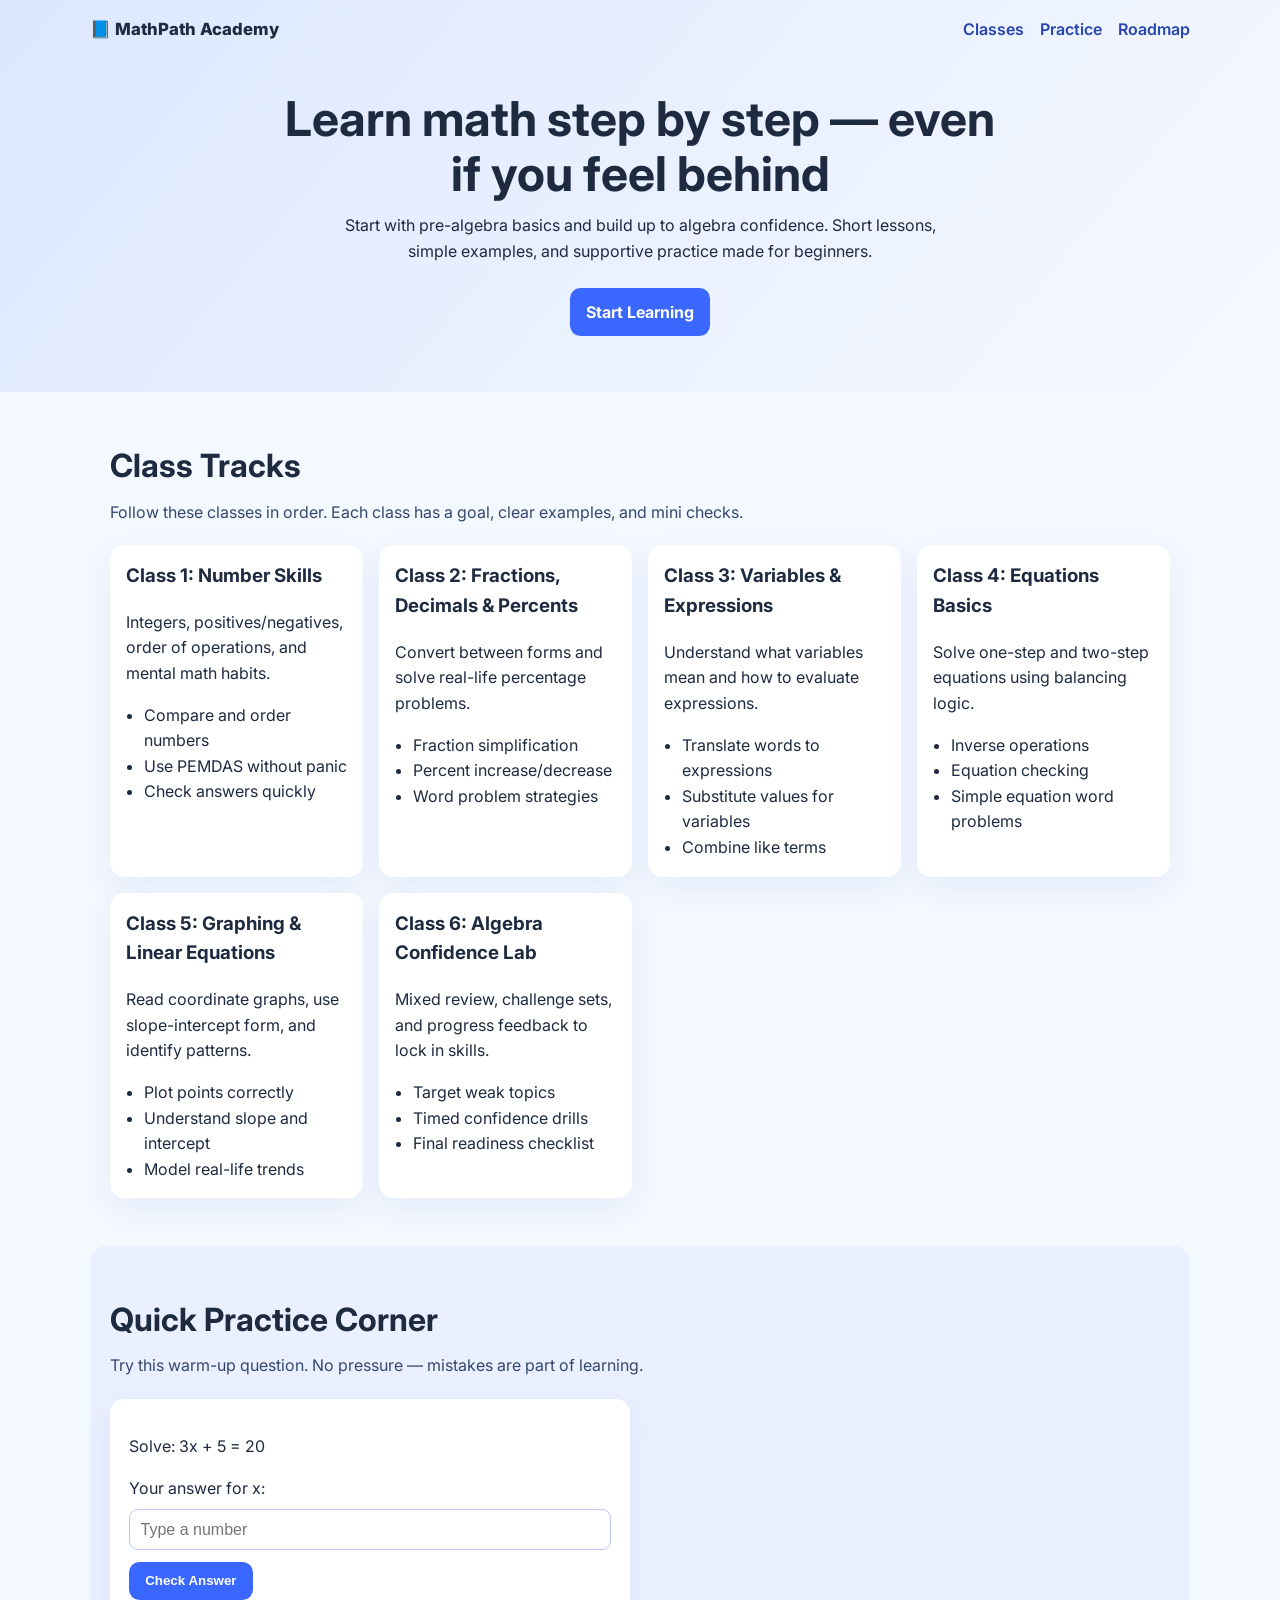
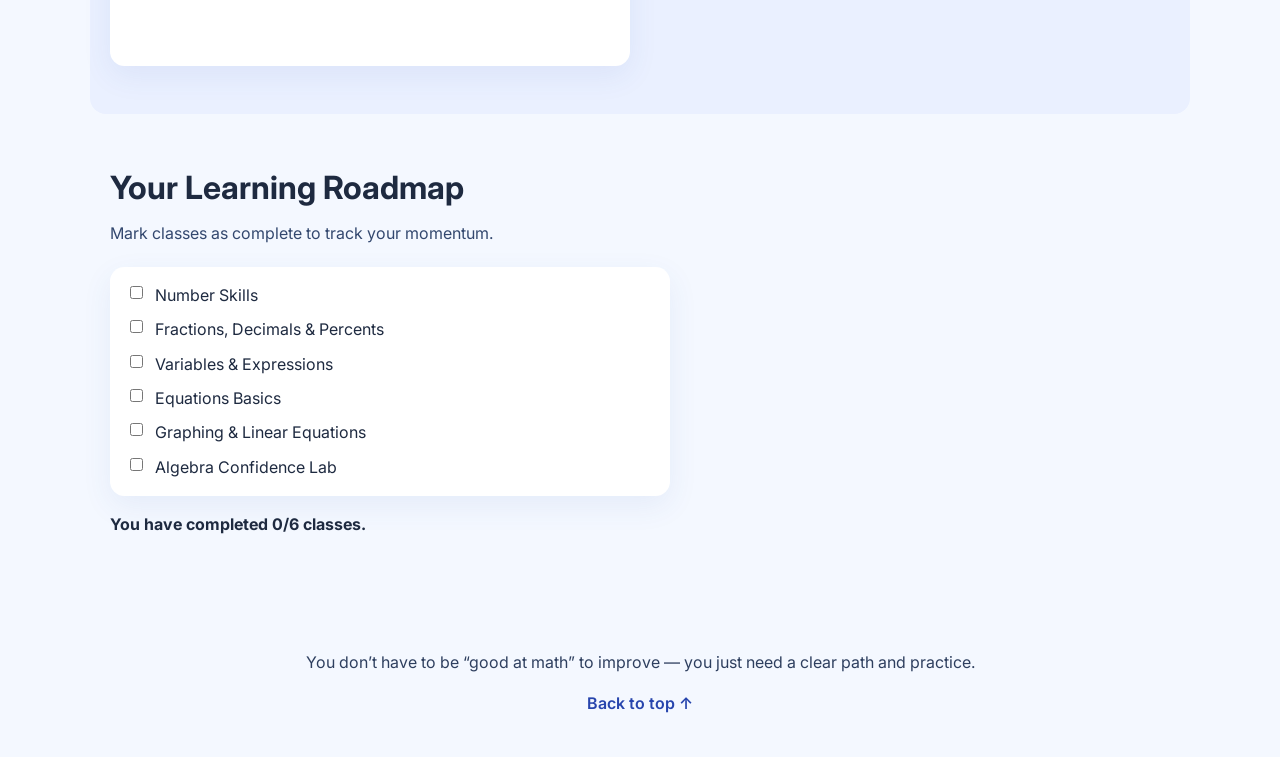
==== index.html @ a02ba466 "Create beginner-friendly pre-algebra to algebra learning website" ====
<!DOCTYPE html>
<html lang="en">
  <head>
    <meta charset="UTF-8" />
    <meta name="viewport" content="width=device-width, initial-scale=1.0" />
    <title>MathPath Academy | Pre-Algebra to Algebra</title>
    <link rel="preconnect" href="https://fonts.googleapis.com" />
    <link rel="preconnect" href="https://fonts.gstatic.com" crossorigin />
    <link
      href="https://fonts.googleapis.com/css2?family=Inter:wght@400;600;700;800&display=swap"
      rel="stylesheet"
    />
    <link rel="stylesheet" href="styles.css" />
  </head>
  <body>
    <header class="hero" id="top">
      <nav class="nav">
        <div class="logo">📘 MathPath Academy</div>
        <div class="nav-links">
          <a href="#classes">Classes</a>
          <a href="#practice">Practice</a>
          <a href="#roadmap">Roadmap</a>
        </div>
      </nav>

      <div class="hero-content">
        <h1>Learn math step by step — even if you feel behind</h1>
        <p>
          Start with pre-algebra basics and build up to algebra confidence.
          Short lessons, simple examples, and supportive practice made for
          beginners.
        </p>
        <a class="btn" href="#classes">Start Learning</a>
      </div>
    </header>

    <main>
      <section class="section" id="classes">
        <h2>Class Tracks</h2>
        <p class="section-subtitle">
          Follow these classes in order. Each class has a goal, clear examples,
          and mini checks.
        </p>
        <div class="card-grid">
          <article class="card">
            <h3>Class 1: Number Skills</h3>
            <p>
              Integers, positives/negatives, order of operations, and mental
              math habits.
            </p>
            <ul>
              <li>Compare and order numbers</li>
              <li>Use PEMDAS without panic</li>
              <li>Check answers quickly</li>
            </ul>
          </article>

          <article class="card">
            <h3>Class 2: Fractions, Decimals & Percents</h3>
            <p>Convert between forms and solve real-life percentage problems.</p>
            <ul>
              <li>Fraction simplification</li>
              <li>Percent increase/decrease</li>
              <li>Word problem strategies</li>
            </ul>
          </article>

          <article class="card">
            <h3>Class 3: Variables & Expressions</h3>
            <p>
              Understand what variables mean and how to evaluate expressions.
            </p>
            <ul>
              <li>Translate words to expressions</li>
              <li>Substitute values for variables</li>
              <li>Combine like terms</li>
            </ul>
          </article>

          <article class="card">
            <h3>Class 4: Equations Basics</h3>
            <p>Solve one-step and two-step equations using balancing logic.</p>
            <ul>
              <li>Inverse operations</li>
              <li>Equation checking</li>
              <li>Simple equation word problems</li>
            </ul>
          </article>

          <article class="card">
            <h3>Class 5: Graphing & Linear Equations</h3>
            <p>
              Read coordinate graphs, use slope-intercept form, and identify
              patterns.
            </p>
            <ul>
              <li>Plot points correctly</li>
              <li>Understand slope and intercept</li>
              <li>Model real-life trends</li>
            </ul>
          </article>

          <article class="card">
            <h3>Class 6: Algebra Confidence Lab</h3>
            <p>
              Mixed review, challenge sets, and progress feedback to lock in
              skills.
            </p>
            <ul>
              <li>Target weak topics</li>
              <li>Timed confidence drills</li>
              <li>Final readiness checklist</li>
            </ul>
          </article>
        </div>
      </section>

      <section class="section muted" id="practice">
        <h2>Quick Practice Corner</h2>
        <p class="section-subtitle">
          Try this warm-up question. No pressure — mistakes are part of learning.
        </p>

        <div class="practice-box">
          <p id="question">Solve: 3x + 5 = 20</p>
          <label for="answer">Your answer for x:</label>
          <input id="answer" type="number" placeholder="Type a number" />
          <button class="btn" id="check-btn">Check Answer</button>
          <p id="feedback" aria-live="polite"></p>
        </div>
      </section>

      <section class="section" id="roadmap">
        <h2>Your Learning Roadmap</h2>
        <p class="section-subtitle">
          Mark classes as complete to track your momentum.
        </p>

        <div class="roadmap">
          <label><input type="checkbox" class="progress" /> Number Skills</label>
          <label
            ><input type="checkbox" class="progress" /> Fractions, Decimals &
            Percents</label
          >
          <label
            ><input type="checkbox" class="progress" /> Variables &
            Expressions</label
          >
          <label
            ><input type="checkbox" class="progress" /> Equations Basics</label
          >
          <label
            ><input type="checkbox" class="progress" /> Graphing & Linear
            Equations</label
          >
          <label
            ><input type="checkbox" class="progress" /> Algebra Confidence
            Lab</label
          >
        </div>

        <p id="progress-text">You have completed 0/6 classes.</p>
      </section>
    </main>

    <footer>
      <p>
        You don’t have to be “good at math” to improve — you just need a clear
        path and practice.
      </p>
      <a href="#top">Back to top ↑</a>
    </footer>

    <script src="script.js"></script>
  </body>
</html>
---- styles.css ----
:root {
  --bg: #f4f8ff;
  --card: #ffffff;
  --ink: #1e2a40;
  --accent: #3967ff;
  --accent-dark: #2745ad;
  --muted: #eaf0ff;
  --good: #168f4a;
  --bad: #b32727;
}

* {
  box-sizing: border-box;
}

body {
  margin: 0;
  font-family: "Inter", system-ui, -apple-system, Segoe UI, Roboto, sans-serif;
  color: var(--ink);
  background: var(--bg);
  line-height: 1.6;
}

.hero {
  background: linear-gradient(130deg, #dce7ff, #f6f9ff);
  padding: 1rem 1.25rem 3.5rem;
}

.nav {
  max-width: 1100px;
  margin: 0 auto;
  display: flex;
  justify-content: space-between;
  align-items: center;
  gap: 1rem;
}

.logo {
  font-weight: 800;
  font-size: 1.05rem;
}

.nav-links {
  display: flex;
  gap: 1rem;
}

.nav-links a,
footer a {
  color: var(--accent-dark);
  text-decoration: none;
  font-weight: 600;
}

.hero-content {
  max-width: 720px;
  margin: 3rem auto 0;
  text-align: center;
}

.hero h1 {
  font-size: clamp(1.8rem, 4vw, 3rem);
  line-height: 1.15;
  margin: 0 0 0.75rem;
}

.hero p {
  margin: 0 auto 1.5rem;
  max-width: 62ch;
}

.btn {
  border: none;
  background: var(--accent);
  color: white;
  font-weight: 700;
  padding: 0.7rem 1rem;
  border-radius: 0.65rem;
  text-decoration: none;
  display: inline-block;
  cursor: pointer;
}

.btn:hover {
  background: var(--accent-dark);
}

.section {
  max-width: 1100px;
  margin: 0 auto;
  padding: 3rem 1.25rem;
}

.muted {
  background: var(--muted);
  border-radius: 1rem;
}

h2 {
  margin: 0;
  font-size: clamp(1.5rem, 2.5vw, 2rem);
}

.section-subtitle {
  margin-top: 0.5rem;
  margin-bottom: 1.25rem;
  color: #33486f;
}

.card-grid {
  display: grid;
  grid-template-columns: repeat(auto-fit, minmax(230px, 1fr));
  gap: 1rem;
}

.card {
  background: var(--card);
  border-radius: 0.9rem;
  padding: 1rem;
  box-shadow: 0 10px 30px rgba(50, 83, 182, 0.08);
}

.card h3 {
  margin-top: 0;
}

.card ul {
  margin: 0.6rem 0 0;
  padding-left: 1.1rem;
}

.practice-box {
  background: var(--card);
  border-radius: 0.9rem;
  padding: 1.2rem;
  max-width: 520px;
  box-shadow: 0 10px 30px rgba(50, 83, 182, 0.08);
}

.practice-box input {
  width: 100%;
  margin: 0.5rem 0 0.75rem;
  padding: 0.65rem;
  border-radius: 0.55rem;
  border: 1px solid #b9c8f2;
  font-size: 1rem;
}

#feedback {
  min-height: 1.25rem;
  margin-top: 0.7rem;
  font-weight: 700;
}

#feedback.good {
  color: var(--good);
}

#feedback.bad {
  color: var(--bad);
}

.roadmap {
  display: grid;
  gap: 0.55rem;
  background: var(--card);
  padding: 1rem;
  border-radius: 0.9rem;
  max-width: 560px;
  box-shadow: 0 10px 30px rgba(50, 83, 182, 0.08);
}

.roadmap label {
  display: flex;
  gap: 0.55rem;
  align-items: flex-start;
}

#progress-text {
  margin-top: 1rem;
  font-weight: 700;
}

footer {
  text-align: center;
  padding: 2rem 1rem 2.5rem;
  color: #2e3f5f;
}
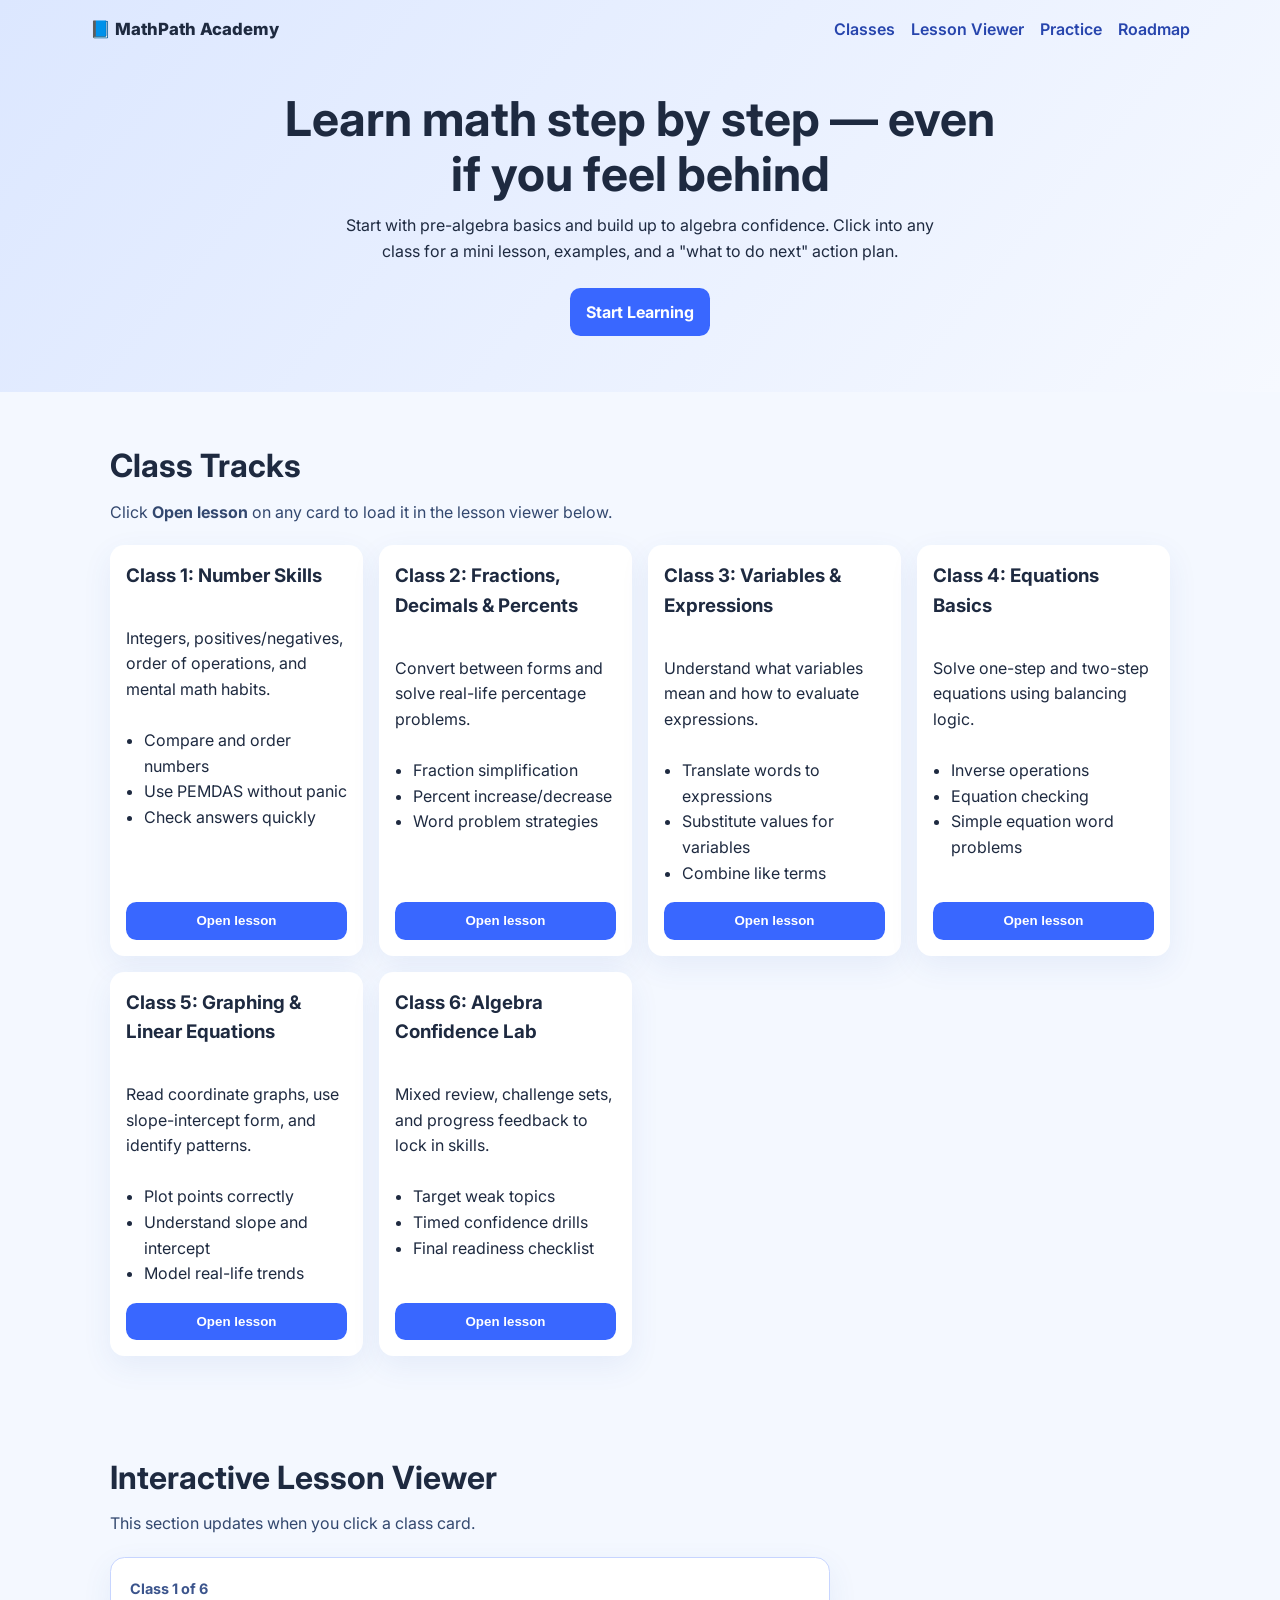
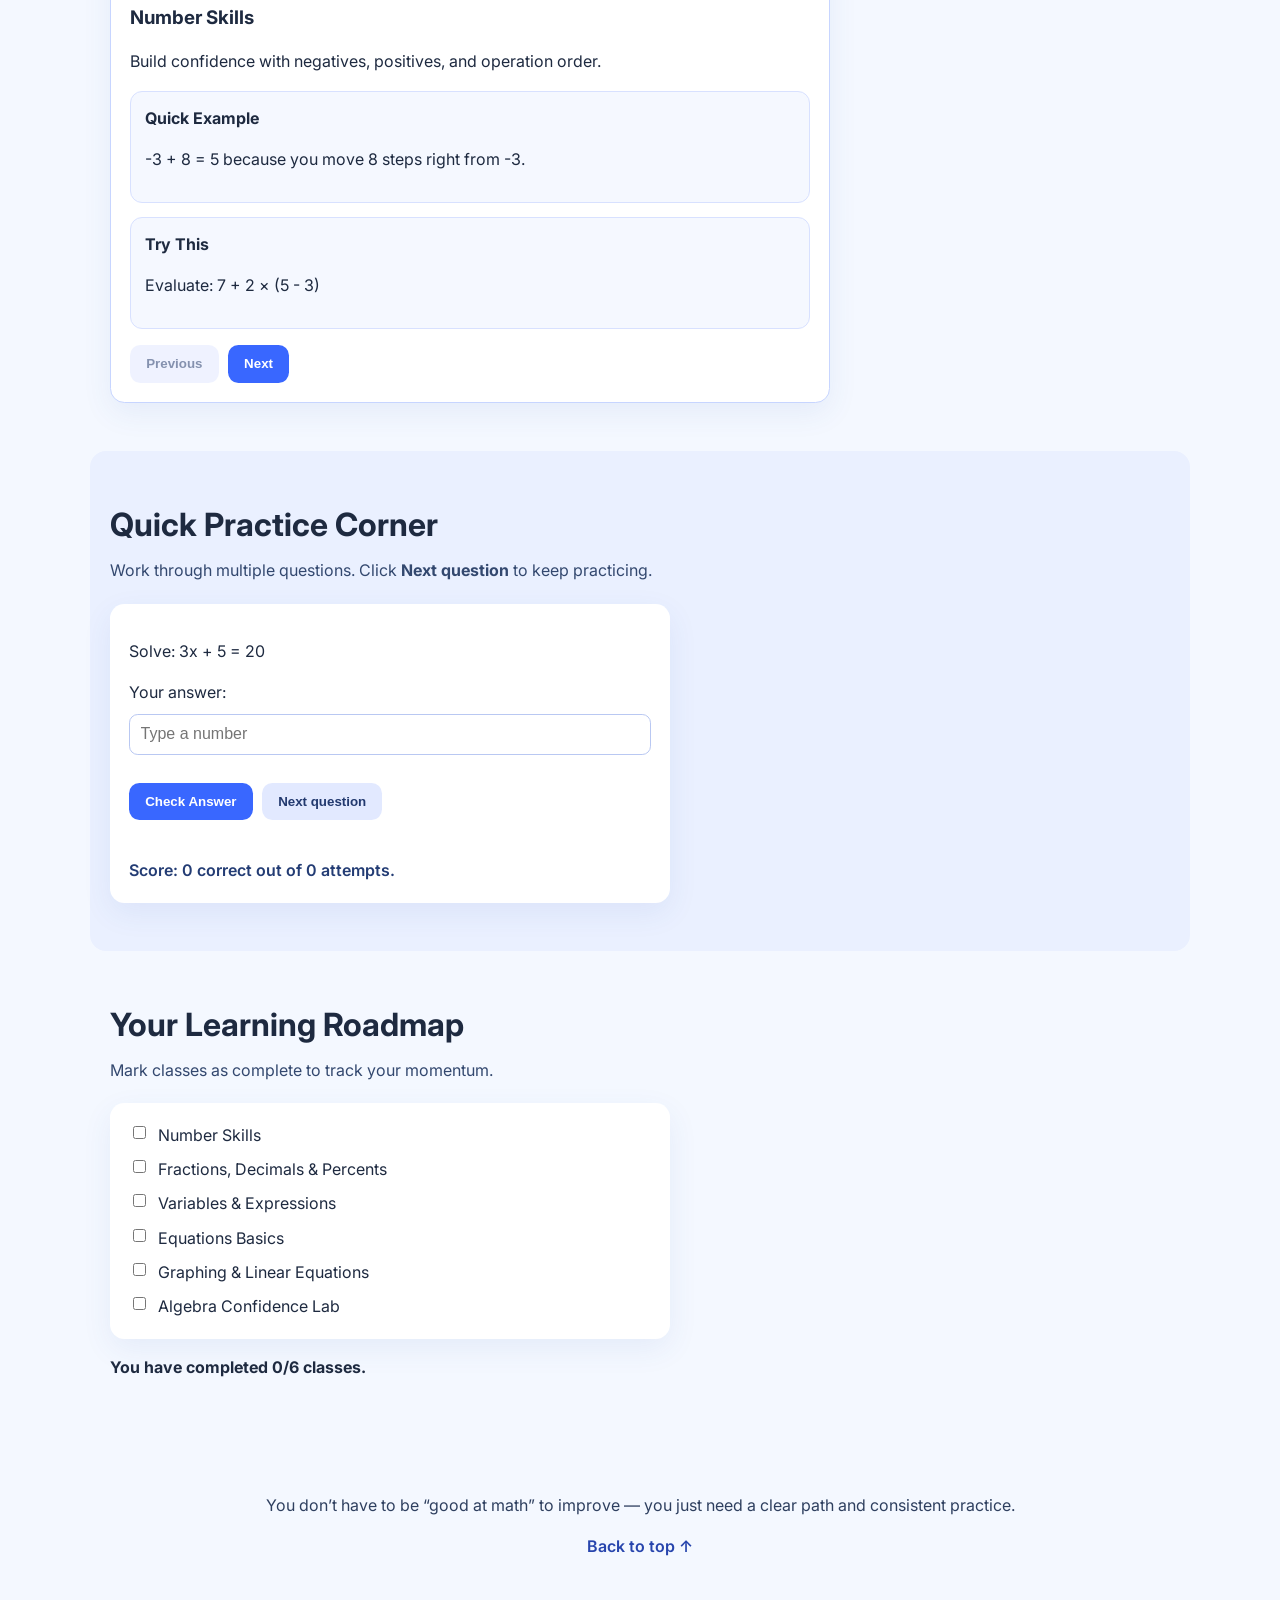
==== commit 0c2d872d: "Add clickable lessons and interactive multi-question practice" ====
--- a/index.html
+++ b/index.html
@@ -18,6 +18,7 @@
         <div class="logo">📘 MathPath Academy</div>
         <div class="nav-links">
           <a href="#classes">Classes</a>
+          <a href="#lesson-viewer">Lesson Viewer</a>
           <a href="#practice">Practice</a>
           <a href="#roadmap">Roadmap</a>
         </div>
@@ -27,8 +28,8 @@
         <h1>Learn math step by step — even if you feel behind</h1>
         <p>
           Start with pre-algebra basics and build up to algebra confidence.
-          Short lessons, simple examples, and supportive practice made for
-          beginners.
+          Click into any class for a mini lesson, examples, and a "what to do
+          next" action plan.
         </p>
         <a class="btn" href="#classes">Start Learning</a>
       </div>
@@ -38,9 +39,10 @@
       <section class="section" id="classes">
         <h2>Class Tracks</h2>
         <p class="section-subtitle">
-          Follow these classes in order. Each class has a goal, clear examples,
-          and mini checks.
-        </p>
+          Click <strong>Open lesson</strong> on any card to load it in the lesson
+          viewer below.
+        </p>
+
         <div class="card-grid">
           <article class="card">
             <h3>Class 1: Number Skills</h3>
@@ -53,6 +55,7 @@
               <li>Use PEMDAS without panic</li>
               <li>Check answers quickly</li>
             </ul>
+            <button class="btn lesson-btn" data-lesson-id="0">Open lesson</button>
           </article>
 
           <article class="card">
@@ -63,6 +66,7 @@
               <li>Percent increase/decrease</li>
               <li>Word problem strategies</li>
             </ul>
+            <button class="btn lesson-btn" data-lesson-id="1">Open lesson</button>
           </article>
 
           <article class="card">
@@ -75,6 +79,7 @@
               <li>Substitute values for variables</li>
               <li>Combine like terms</li>
             </ul>
+            <button class="btn lesson-btn" data-lesson-id="2">Open lesson</button>
           </article>
 
           <article class="card">
@@ -85,6 +90,7 @@
               <li>Equation checking</li>
               <li>Simple equation word problems</li>
             </ul>
+            <button class="btn lesson-btn" data-lesson-id="3">Open lesson</button>
           </article>
 
           <article class="card">
@@ -98,6 +104,7 @@
               <li>Understand slope and intercept</li>
               <li>Model real-life trends</li>
             </ul>
+            <button class="btn lesson-btn" data-lesson-id="4">Open lesson</button>
           </article>
 
           <article class="card">
@@ -111,22 +118,60 @@
               <li>Timed confidence drills</li>
               <li>Final readiness checklist</li>
             </ul>
-          </article>
+            <button class="btn lesson-btn" data-lesson-id="5">Open lesson</button>
+          </article>
+        </div>
+      </section>
+
+      <section class="section" id="lesson-viewer">
+        <h2>Interactive Lesson Viewer</h2>
+        <p class="section-subtitle">
+          This section updates when you click a class card.
+        </p>
+
+        <div class="lesson-viewer-box">
+          <p class="lesson-kicker" id="lesson-kicker">Class 1 of 6</p>
+          <h3 id="lesson-title">Number Skills</h3>
+          <p id="lesson-goal">
+            Build confidence with negatives, positives, and operation order.
+          </p>
+
+          <div class="lesson-block">
+            <h4>Quick Example</h4>
+            <p id="lesson-example">-3 + 8 = 5 because you move 8 steps right from -3.</p>
+          </div>
+
+          <div class="lesson-block">
+            <h4>Try This</h4>
+            <p id="lesson-try">Evaluate: 7 + 2 × (5 - 3)</p>
+          </div>
+
+          <div class="viewer-actions">
+            <button class="btn secondary" id="prev-lesson">Previous</button>
+            <button class="btn" id="next-lesson">Next</button>
+          </div>
         </div>
       </section>
 
       <section class="section muted" id="practice">
         <h2>Quick Practice Corner</h2>
         <p class="section-subtitle">
-          Try this warm-up question. No pressure — mistakes are part of learning.
+          Work through multiple questions. Click <strong>Next question</strong>
+          to keep practicing.
         </p>
 
         <div class="practice-box">
           <p id="question">Solve: 3x + 5 = 20</p>
-          <label for="answer">Your answer for x:</label>
+          <label for="answer">Your answer:</label>
           <input id="answer" type="number" placeholder="Type a number" />
-          <button class="btn" id="check-btn">Check Answer</button>
+
+          <div class="viewer-actions">
+            <button class="btn" id="check-btn">Check Answer</button>
+            <button class="btn secondary" id="next-question-btn">Next question</button>
+          </div>
+
           <p id="feedback" aria-live="polite"></p>
+          <p id="score">Score: 0 correct out of 0 attempts.</p>
         </div>
       </section>
 
@@ -166,7 +211,7 @@
     <footer>
       <p>
         You don’t have to be “good at math” to improve — you just need a clear
-        path and practice.
+        path and consistent practice.
       </p>
       <a href="#top">Back to top ↑</a>
     </footer>
--- a/styles.css
+++ b/styles.css
@@ -7,6 +7,7 @@
   --muted: #eaf0ff;
   --good: #168f4a;
   --bad: #b32727;
+  --soft-border: #c7d5ff;
 }
 
 * {
@@ -42,6 +43,7 @@
 
 .nav-links {
   display: flex;
+  flex-wrap: wrap;
   gap: 1rem;
 }
 
@@ -85,6 +87,20 @@
   background: var(--accent-dark);
 }
 
+.btn:disabled {
+  cursor: not-allowed;
+  opacity: 0.55;
+}
+
+.secondary {
+  background: #e2e9ff;
+  color: #22396f;
+}
+
+.secondary:hover {
+  background: #d3deff;
+}
+
 .section {
   max-width: 1100px;
   margin: 0 auto;
@@ -118,6 +134,8 @@
   border-radius: 0.9rem;
   padding: 1rem;
   box-shadow: 0 10px 30px rgba(50, 83, 182, 0.08);
+  display: flex;
+  flex-direction: column;
 }
 
 .card h3 {
@@ -125,16 +143,60 @@
 }
 
 .card ul {
-  margin: 0.6rem 0 0;
+  margin: 0.6rem 0 1rem;
   padding-left: 1.1rem;
 }
 
-.practice-box {
+.card .lesson-btn {
+  margin-top: auto;
+}
+
+.lesson-viewer-box,
+.practice-box,
+.roadmap {
   background: var(--card);
   border-radius: 0.9rem;
   padding: 1.2rem;
-  max-width: 520px;
   box-shadow: 0 10px 30px rgba(50, 83, 182, 0.08);
+}
+
+.lesson-viewer-box {
+  max-width: 720px;
+  border: 1px solid var(--soft-border);
+}
+
+.lesson-kicker {
+  margin: 0;
+  font-size: 0.9rem;
+  color: #3b548c;
+  font-weight: 700;
+}
+
+#lesson-title {
+  margin: 0.2rem 0 0.45rem;
+}
+
+.lesson-block {
+  background: #f5f8ff;
+  border: 1px solid #d8e1ff;
+  border-radius: 0.75rem;
+  padding: 0.85rem;
+  margin-top: 0.85rem;
+}
+
+.lesson-block h4 {
+  margin: 0 0 0.35rem;
+}
+
+.viewer-actions {
+  display: flex;
+  gap: 0.6rem;
+  flex-wrap: wrap;
+  margin-top: 1rem;
+}
+
+.practice-box {
+  max-width: 560px;
 }
 
 .practice-box input {
@@ -148,7 +210,7 @@
 
 #feedback {
   min-height: 1.25rem;
-  margin-top: 0.7rem;
+  margin: 0.9rem 0 0.2rem;
   font-weight: 700;
 }
 
@@ -158,16 +220,18 @@
 
 #feedback.bad {
   color: var(--bad);
+}
+
+#score {
+  margin: 0;
+  color: #233c74;
+  font-weight: 600;
 }
 
 .roadmap {
   display: grid;
   gap: 0.55rem;
-  background: var(--card);
-  padding: 1rem;
-  border-radius: 0.9rem;
   max-width: 560px;
-  box-shadow: 0 10px 30px rgba(50, 83, 182, 0.08);
 }
 
 .roadmap label {
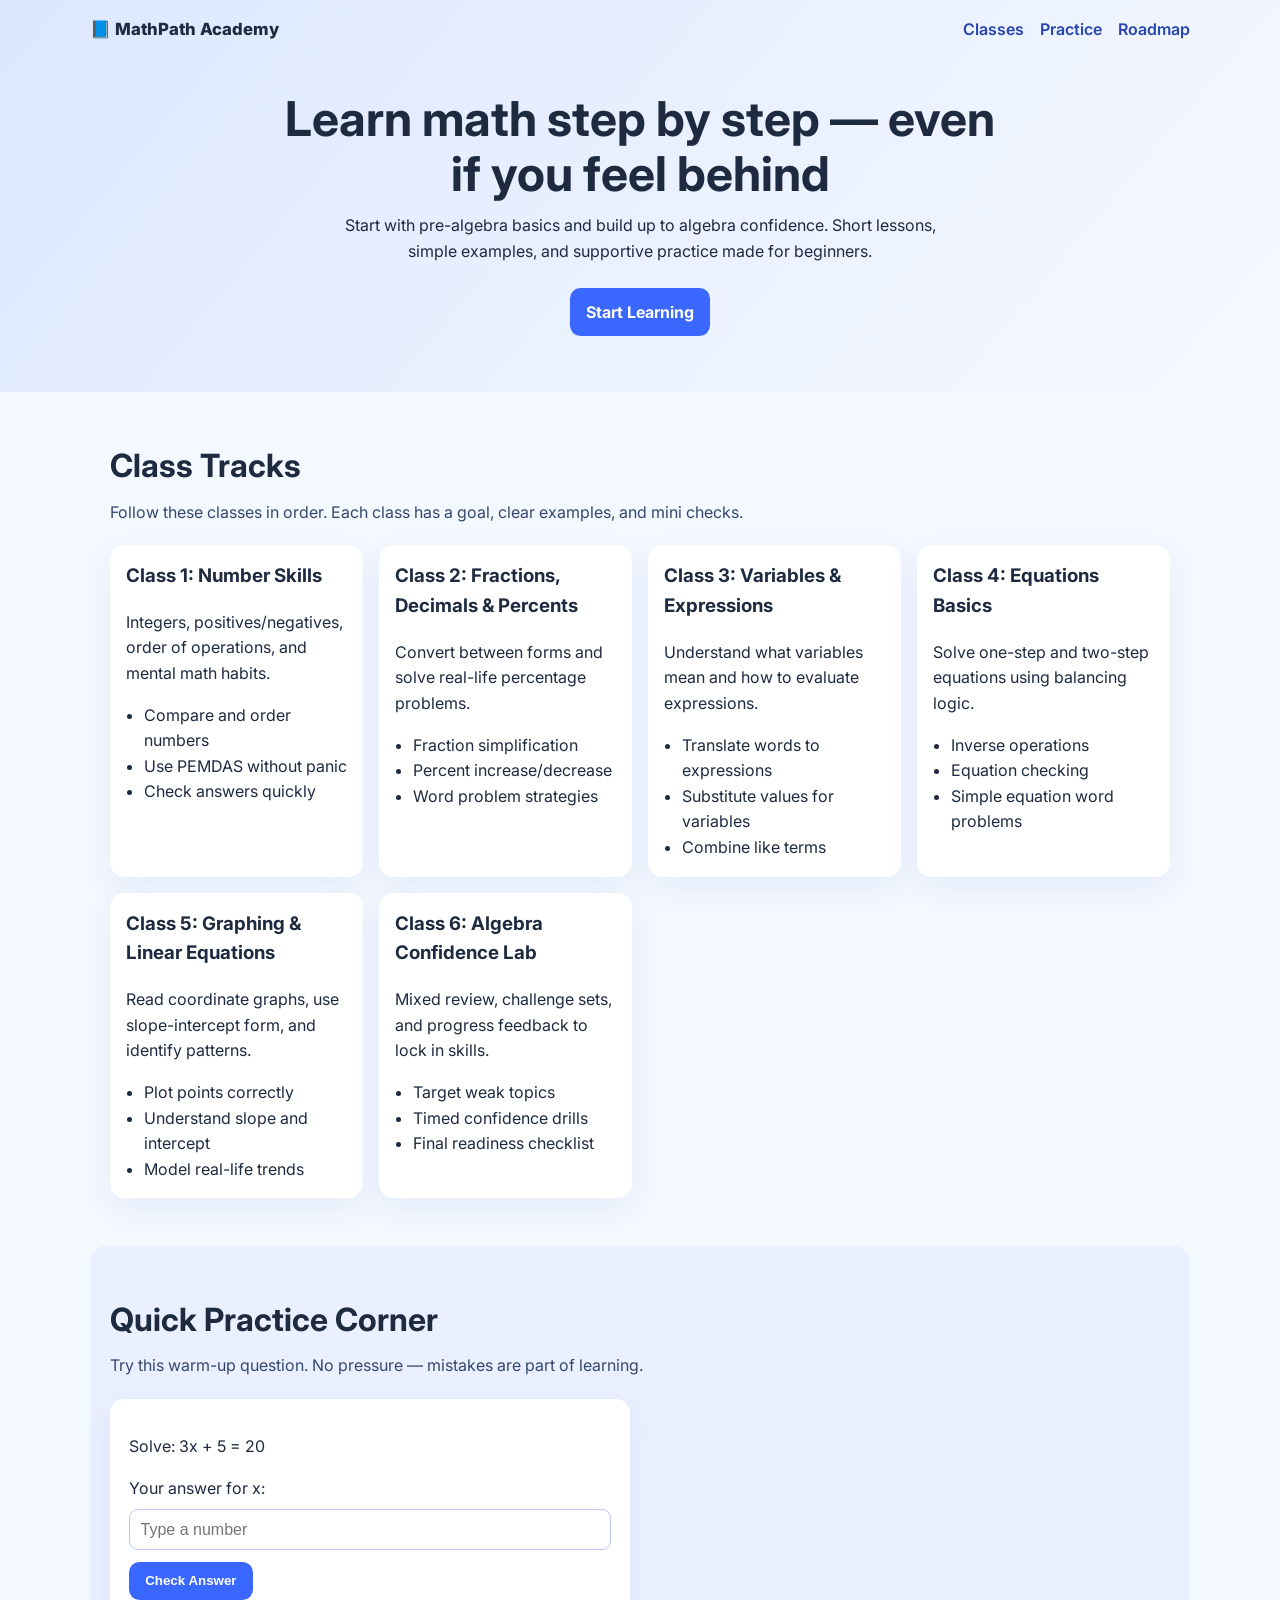
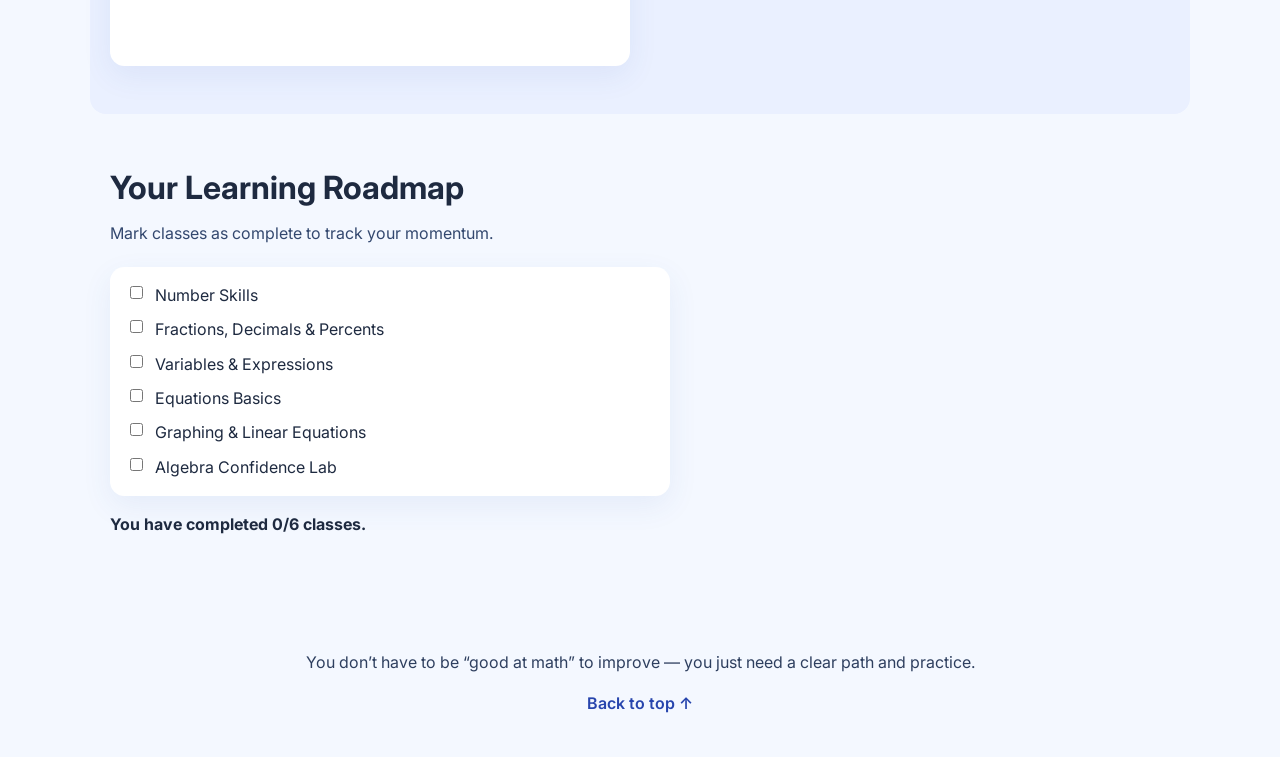
==== commit 823af28e: "Merge branch 'main' into codex/create-math-learning-website-r0uqgl" ====
--- a/index.html
+++ b/index.html
@@ -18,7 +18,6 @@
         <div class="logo">📘 MathPath Academy</div>
         <div class="nav-links">
           <a href="#classes">Classes</a>
-          <a href="#lesson-viewer">Lesson Viewer</a>
           <a href="#practice">Practice</a>
           <a href="#roadmap">Roadmap</a>
         </div>
@@ -28,8 +27,8 @@
         <h1>Learn math step by step — even if you feel behind</h1>
         <p>
           Start with pre-algebra basics and build up to algebra confidence.
-          Click into any class for a mini lesson, examples, and a "what to do
-          next" action plan.
+          Short lessons, simple examples, and supportive practice made for
+          beginners.
         </p>
         <a class="btn" href="#classes">Start Learning</a>
       </div>
@@ -39,10 +38,9 @@
       <section class="section" id="classes">
         <h2>Class Tracks</h2>
         <p class="section-subtitle">
-          Click <strong>Open lesson</strong> on any card to load it in the lesson
-          viewer below.
+          Follow these classes in order. Each class has a goal, clear examples,
+          and mini checks.
         </p>
-
         <div class="card-grid">
           <article class="card">
             <h3>Class 1: Number Skills</h3>
@@ -55,7 +53,6 @@
               <li>Use PEMDAS without panic</li>
               <li>Check answers quickly</li>
             </ul>
-            <button class="btn lesson-btn" data-lesson-id="0">Open lesson</button>
           </article>
 
           <article class="card">
@@ -66,7 +63,6 @@
               <li>Percent increase/decrease</li>
               <li>Word problem strategies</li>
             </ul>
-            <button class="btn lesson-btn" data-lesson-id="1">Open lesson</button>
           </article>
 
           <article class="card">
@@ -79,7 +75,6 @@
               <li>Substitute values for variables</li>
               <li>Combine like terms</li>
             </ul>
-            <button class="btn lesson-btn" data-lesson-id="2">Open lesson</button>
           </article>
 
           <article class="card">
@@ -90,7 +85,6 @@
               <li>Equation checking</li>
               <li>Simple equation word problems</li>
             </ul>
-            <button class="btn lesson-btn" data-lesson-id="3">Open lesson</button>
           </article>
 
           <article class="card">
@@ -104,7 +98,6 @@
               <li>Understand slope and intercept</li>
               <li>Model real-life trends</li>
             </ul>
-            <button class="btn lesson-btn" data-lesson-id="4">Open lesson</button>
           </article>
 
           <article class="card">
@@ -118,60 +111,22 @@
               <li>Timed confidence drills</li>
               <li>Final readiness checklist</li>
             </ul>
-            <button class="btn lesson-btn" data-lesson-id="5">Open lesson</button>
           </article>
-        </div>
-      </section>
-
-      <section class="section" id="lesson-viewer">
-        <h2>Interactive Lesson Viewer</h2>
-        <p class="section-subtitle">
-          This section updates when you click a class card.
-        </p>
-
-        <div class="lesson-viewer-box">
-          <p class="lesson-kicker" id="lesson-kicker">Class 1 of 6</p>
-          <h3 id="lesson-title">Number Skills</h3>
-          <p id="lesson-goal">
-            Build confidence with negatives, positives, and operation order.
-          </p>
-
-          <div class="lesson-block">
-            <h4>Quick Example</h4>
-            <p id="lesson-example">-3 + 8 = 5 because you move 8 steps right from -3.</p>
-          </div>
-
-          <div class="lesson-block">
-            <h4>Try This</h4>
-            <p id="lesson-try">Evaluate: 7 + 2 × (5 - 3)</p>
-          </div>
-
-          <div class="viewer-actions">
-            <button class="btn secondary" id="prev-lesson">Previous</button>
-            <button class="btn" id="next-lesson">Next</button>
-          </div>
         </div>
       </section>
 
       <section class="section muted" id="practice">
         <h2>Quick Practice Corner</h2>
         <p class="section-subtitle">
-          Work through multiple questions. Click <strong>Next question</strong>
-          to keep practicing.
+          Try this warm-up question. No pressure — mistakes are part of learning.
         </p>
 
         <div class="practice-box">
           <p id="question">Solve: 3x + 5 = 20</p>
-          <label for="answer">Your answer:</label>
+          <label for="answer">Your answer for x:</label>
           <input id="answer" type="number" placeholder="Type a number" />
-
-          <div class="viewer-actions">
-            <button class="btn" id="check-btn">Check Answer</button>
-            <button class="btn secondary" id="next-question-btn">Next question</button>
-          </div>
-
+          <button class="btn" id="check-btn">Check Answer</button>
           <p id="feedback" aria-live="polite"></p>
-          <p id="score">Score: 0 correct out of 0 attempts.</p>
         </div>
       </section>
 
@@ -211,7 +166,7 @@
     <footer>
       <p>
         You don’t have to be “good at math” to improve — you just need a clear
-        path and consistent practice.
+        path and practice.
       </p>
       <a href="#top">Back to top ↑</a>
     </footer>
--- a/styles.css
+++ b/styles.css
@@ -7,7 +7,6 @@
   --muted: #eaf0ff;
   --good: #168f4a;
   --bad: #b32727;
-  --soft-border: #c7d5ff;
 }
 
 * {
@@ -43,7 +42,6 @@
 
 .nav-links {
   display: flex;
-  flex-wrap: wrap;
   gap: 1rem;
 }
 
@@ -87,20 +85,6 @@
   background: var(--accent-dark);
 }
 
-.btn:disabled {
-  cursor: not-allowed;
-  opacity: 0.55;
-}
-
-.secondary {
-  background: #e2e9ff;
-  color: #22396f;
-}
-
-.secondary:hover {
-  background: #d3deff;
-}
-
 .section {
   max-width: 1100px;
   margin: 0 auto;
@@ -134,8 +118,6 @@
   border-radius: 0.9rem;
   padding: 1rem;
   box-shadow: 0 10px 30px rgba(50, 83, 182, 0.08);
-  display: flex;
-  flex-direction: column;
 }
 
 .card h3 {
@@ -143,60 +125,16 @@
 }
 
 .card ul {
-  margin: 0.6rem 0 1rem;
+  margin: 0.6rem 0 0;
   padding-left: 1.1rem;
 }
 
-.card .lesson-btn {
-  margin-top: auto;
-}
-
-.lesson-viewer-box,
-.practice-box,
-.roadmap {
+.practice-box {
   background: var(--card);
   border-radius: 0.9rem;
   padding: 1.2rem;
+  max-width: 520px;
   box-shadow: 0 10px 30px rgba(50, 83, 182, 0.08);
-}
-
-.lesson-viewer-box {
-  max-width: 720px;
-  border: 1px solid var(--soft-border);
-}
-
-.lesson-kicker {
-  margin: 0;
-  font-size: 0.9rem;
-  color: #3b548c;
-  font-weight: 700;
-}
-
-#lesson-title {
-  margin: 0.2rem 0 0.45rem;
-}
-
-.lesson-block {
-  background: #f5f8ff;
-  border: 1px solid #d8e1ff;
-  border-radius: 0.75rem;
-  padding: 0.85rem;
-  margin-top: 0.85rem;
-}
-
-.lesson-block h4 {
-  margin: 0 0 0.35rem;
-}
-
-.viewer-actions {
-  display: flex;
-  gap: 0.6rem;
-  flex-wrap: wrap;
-  margin-top: 1rem;
-}
-
-.practice-box {
-  max-width: 560px;
 }
 
 .practice-box input {
@@ -210,7 +148,7 @@
 
 #feedback {
   min-height: 1.25rem;
-  margin: 0.9rem 0 0.2rem;
+  margin-top: 0.7rem;
   font-weight: 700;
 }
 
@@ -222,16 +160,14 @@
   color: var(--bad);
 }
 
-#score {
-  margin: 0;
-  color: #233c74;
-  font-weight: 600;
-}
-
 .roadmap {
   display: grid;
   gap: 0.55rem;
+  background: var(--card);
+  padding: 1rem;
+  border-radius: 0.9rem;
   max-width: 560px;
+  box-shadow: 0 10px 30px rgba(50, 83, 182, 0.08);
 }
 
 .roadmap label {
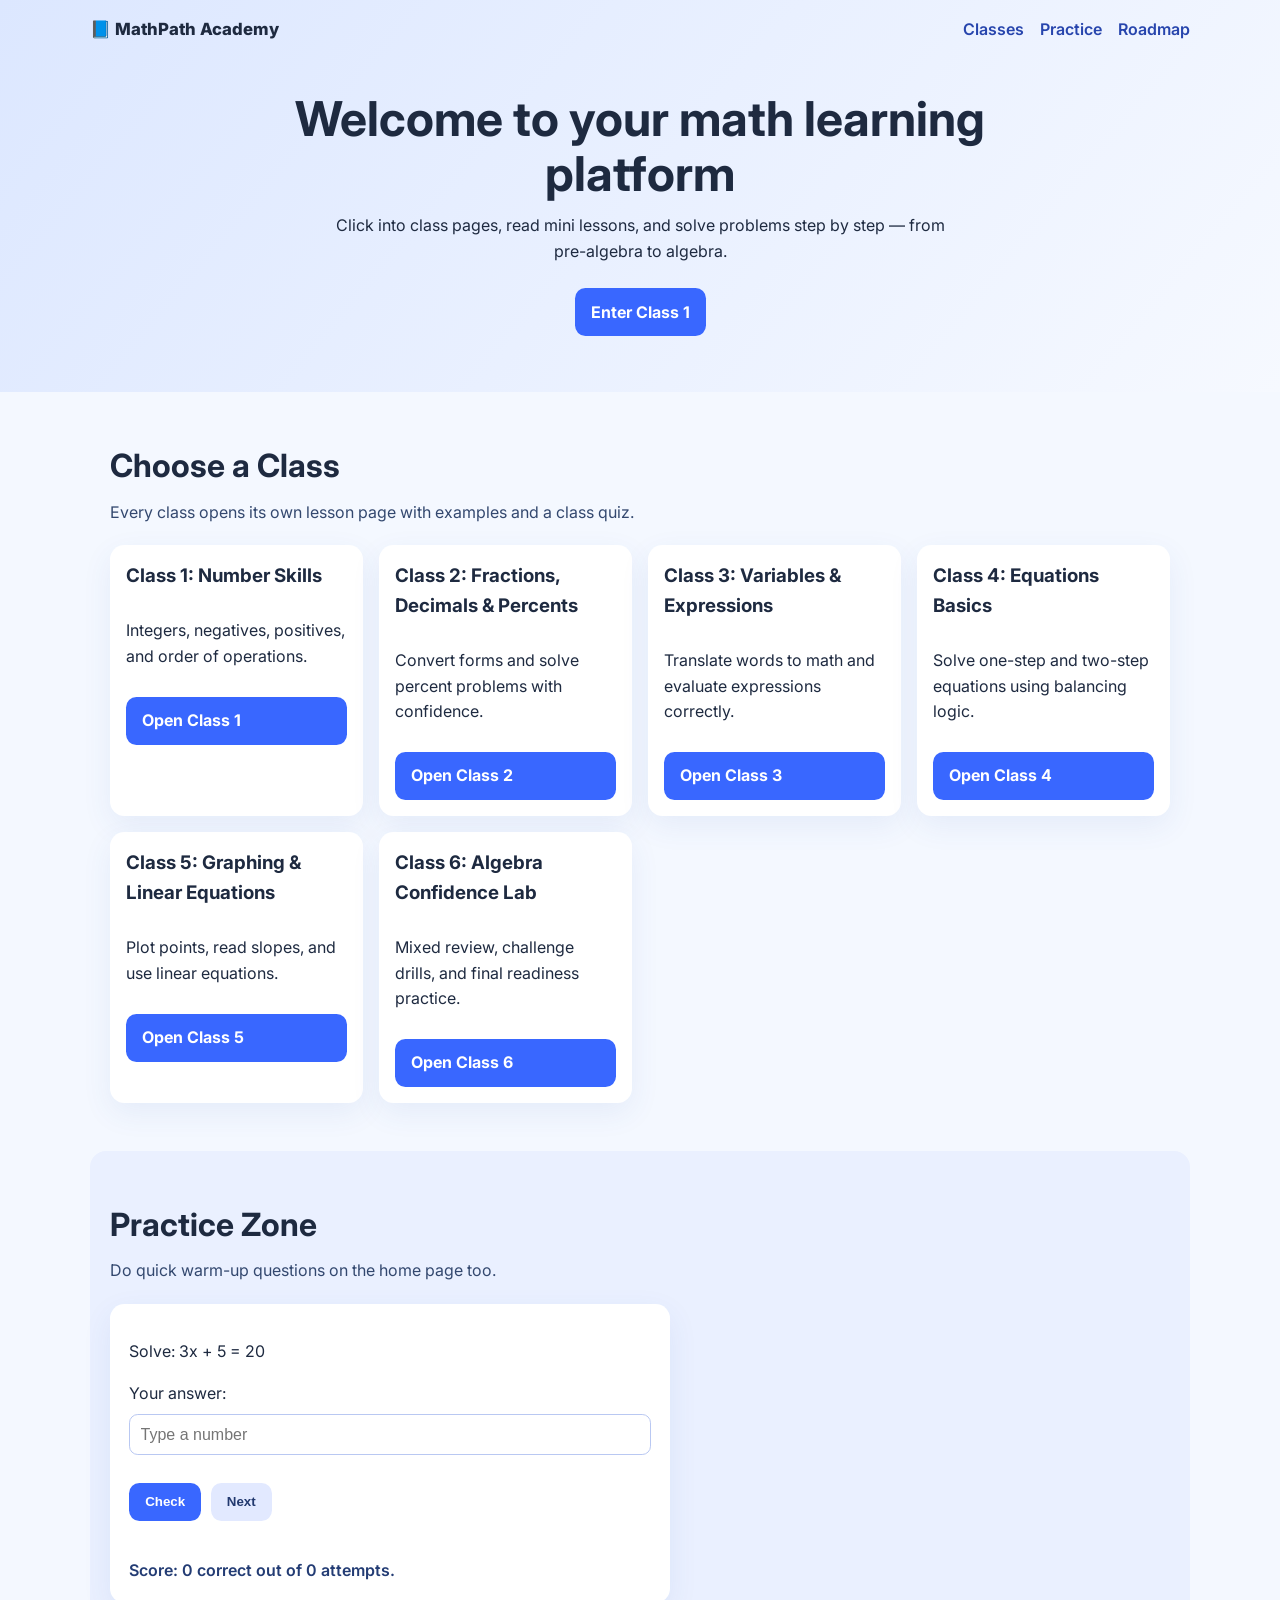
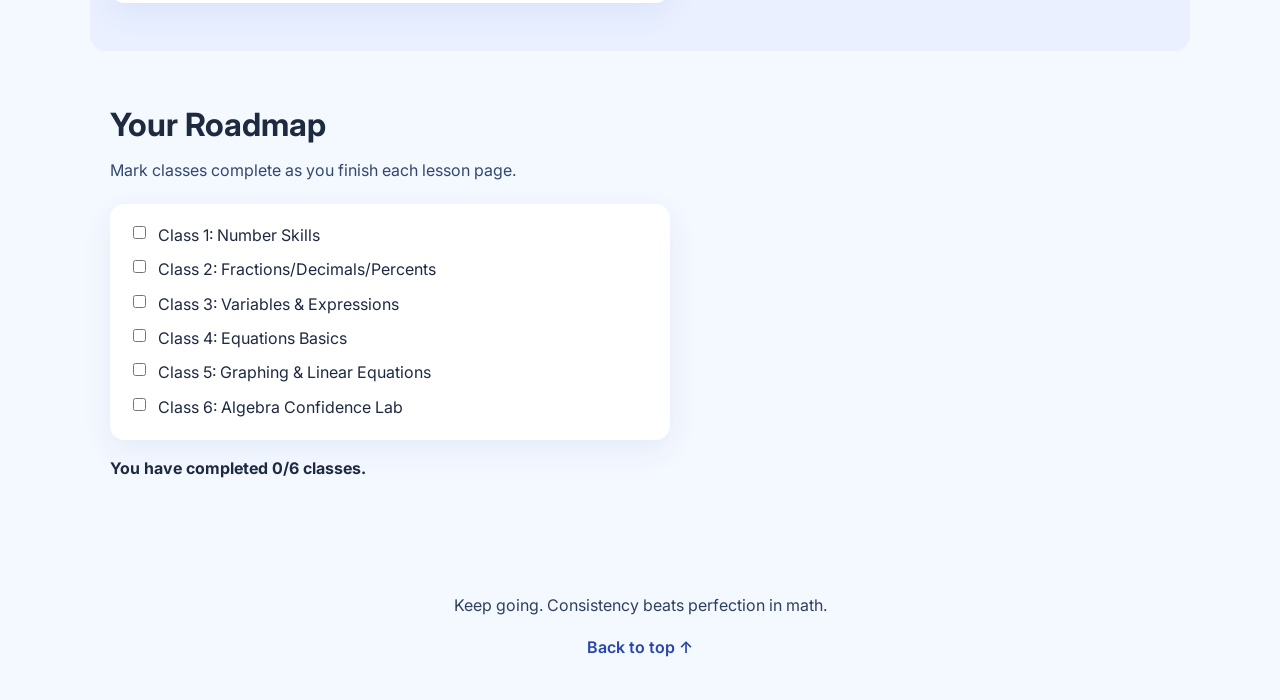
==== commit ade2b78f: "Add real class pages so users can click into lessons" ====
--- a/index.html
+++ b/index.html
@@ -3,7 +3,7 @@
   <head>
     <meta charset="UTF-8" />
     <meta name="viewport" content="width=device-width, initial-scale=1.0" />
-    <title>MathPath Academy | Pre-Algebra to Algebra</title>
+    <title>MathPath Academy | Learn Pre-Algebra to Algebra</title>
     <link rel="preconnect" href="https://fonts.googleapis.com" />
     <link rel="preconnect" href="https://fonts.gstatic.com" crossorigin />
     <link
@@ -24,139 +24,95 @@
       </nav>
 
       <div class="hero-content">
-        <h1>Learn math step by step — even if you feel behind</h1>
+        <h1>Welcome to your math learning platform</h1>
         <p>
-          Start with pre-algebra basics and build up to algebra confidence.
-          Short lessons, simple examples, and supportive practice made for
-          beginners.
+          Click into class pages, read mini lessons, and solve problems step by
+          step — from pre-algebra to algebra.
         </p>
-        <a class="btn" href="#classes">Start Learning</a>
+        <a class="btn" href="lesson.html?class=0">Enter Class 1</a>
       </div>
     </header>
 
     <main>
       <section class="section" id="classes">
-        <h2>Class Tracks</h2>
+        <h2>Choose a Class</h2>
         <p class="section-subtitle">
-          Follow these classes in order. Each class has a goal, clear examples,
-          and mini checks.
+          Every class opens its own lesson page with examples and a class quiz.
         </p>
+
         <div class="card-grid">
           <article class="card">
             <h3>Class 1: Number Skills</h3>
-            <p>
-              Integers, positives/negatives, order of operations, and mental
-              math habits.
-            </p>
-            <ul>
-              <li>Compare and order numbers</li>
-              <li>Use PEMDAS without panic</li>
-              <li>Check answers quickly</li>
-            </ul>
+            <p>Integers, negatives, positives, and order of operations.</p>
+            <a class="btn" href="lesson.html?class=0">Open Class 1</a>
           </article>
 
           <article class="card">
             <h3>Class 2: Fractions, Decimals & Percents</h3>
-            <p>Convert between forms and solve real-life percentage problems.</p>
-            <ul>
-              <li>Fraction simplification</li>
-              <li>Percent increase/decrease</li>
-              <li>Word problem strategies</li>
-            </ul>
+            <p>Convert forms and solve percent problems with confidence.</p>
+            <a class="btn" href="lesson.html?class=1">Open Class 2</a>
           </article>
 
           <article class="card">
             <h3>Class 3: Variables & Expressions</h3>
-            <p>
-              Understand what variables mean and how to evaluate expressions.
-            </p>
-            <ul>
-              <li>Translate words to expressions</li>
-              <li>Substitute values for variables</li>
-              <li>Combine like terms</li>
-            </ul>
+            <p>Translate words to math and evaluate expressions correctly.</p>
+            <a class="btn" href="lesson.html?class=2">Open Class 3</a>
           </article>
 
           <article class="card">
             <h3>Class 4: Equations Basics</h3>
             <p>Solve one-step and two-step equations using balancing logic.</p>
-            <ul>
-              <li>Inverse operations</li>
-              <li>Equation checking</li>
-              <li>Simple equation word problems</li>
-            </ul>
+            <a class="btn" href="lesson.html?class=3">Open Class 4</a>
           </article>
 
           <article class="card">
             <h3>Class 5: Graphing & Linear Equations</h3>
-            <p>
-              Read coordinate graphs, use slope-intercept form, and identify
-              patterns.
-            </p>
-            <ul>
-              <li>Plot points correctly</li>
-              <li>Understand slope and intercept</li>
-              <li>Model real-life trends</li>
-            </ul>
+            <p>Plot points, read slopes, and use linear equations.</p>
+            <a class="btn" href="lesson.html?class=4">Open Class 5</a>
           </article>
 
           <article class="card">
             <h3>Class 6: Algebra Confidence Lab</h3>
-            <p>
-              Mixed review, challenge sets, and progress feedback to lock in
-              skills.
-            </p>
-            <ul>
-              <li>Target weak topics</li>
-              <li>Timed confidence drills</li>
-              <li>Final readiness checklist</li>
-            </ul>
+            <p>Mixed review, challenge drills, and final readiness practice.</p>
+            <a class="btn" href="lesson.html?class=5">Open Class 6</a>
           </article>
         </div>
       </section>
 
       <section class="section muted" id="practice">
-        <h2>Quick Practice Corner</h2>
+        <h2>Practice Zone</h2>
         <p class="section-subtitle">
-          Try this warm-up question. No pressure — mistakes are part of learning.
+          Do quick warm-up questions on the home page too.
         </p>
 
         <div class="practice-box">
           <p id="question">Solve: 3x + 5 = 20</p>
-          <label for="answer">Your answer for x:</label>
+          <label for="answer">Your answer:</label>
           <input id="answer" type="number" placeholder="Type a number" />
-          <button class="btn" id="check-btn">Check Answer</button>
+
+          <div class="viewer-actions">
+            <button class="btn" id="check-btn">Check</button>
+            <button class="btn secondary" id="next-question-btn">Next</button>
+          </div>
+
           <p id="feedback" aria-live="polite"></p>
+          <p id="score">Score: 0 correct out of 0 attempts.</p>
         </div>
       </section>
 
       <section class="section" id="roadmap">
-        <h2>Your Learning Roadmap</h2>
+        <h2>Your Roadmap</h2>
         <p class="section-subtitle">
-          Mark classes as complete to track your momentum.
+          Mark classes complete as you finish each lesson page.
         </p>
 
         <div class="roadmap">
-          <label><input type="checkbox" class="progress" /> Number Skills</label>
-          <label
-            ><input type="checkbox" class="progress" /> Fractions, Decimals &
-            Percents</label
-          >
-          <label
-            ><input type="checkbox" class="progress" /> Variables &
-            Expressions</label
-          >
-          <label
-            ><input type="checkbox" class="progress" /> Equations Basics</label
-          >
-          <label
-            ><input type="checkbox" class="progress" /> Graphing & Linear
-            Equations</label
-          >
-          <label
-            ><input type="checkbox" class="progress" /> Algebra Confidence
-            Lab</label
-          >
+          <label><input type="checkbox" class="progress" /> Class 1: Number Skills</label>
+          <label><input type="checkbox" class="progress" /> Class 2: Fractions/Decimals/Percents</label>
+          <label><input type="checkbox" class="progress" /> Class 3: Variables & Expressions</label>
+          <label><input type="checkbox" class="progress" /> Class 4: Equations Basics</label>
+          <label><input type="checkbox" class="progress" /> Class 5: Graphing & Linear Equations</label>
+          <label><input type="checkbox" class="progress" /> Class 6: Algebra Confidence Lab</label>
         </div>
 
         <p id="progress-text">You have completed 0/6 classes.</p>
@@ -164,10 +120,7 @@
     </main>
 
     <footer>
-      <p>
-        You don’t have to be “good at math” to improve — you just need a clear
-        path and practice.
-      </p>
+      <p>Keep going. Consistency beats perfection in math.</p>
       <a href="#top">Back to top ↑</a>
     </footer>
 
--- a/styles.css
+++ b/styles.css
@@ -7,6 +7,7 @@
   --muted: #eaf0ff;
   --good: #168f4a;
   --bad: #b32727;
+  --soft-border: #c7d5ff;
 }
 
 * {
@@ -42,6 +43,7 @@
 
 .nav-links {
   display: flex;
+  flex-wrap: wrap;
   gap: 1rem;
 }
 
@@ -58,6 +60,10 @@
   text-align: center;
 }
 
+.hero-content.left {
+  text-align: left;
+}
+
 .hero h1 {
   font-size: clamp(1.8rem, 4vw, 3rem);
   line-height: 1.15;
@@ -85,6 +91,20 @@
   background: var(--accent-dark);
 }
 
+.secondary {
+  background: #e2e9ff;
+  color: #22396f;
+}
+
+.secondary:hover {
+  background: #d3deff;
+}
+
+.disabled-link {
+  pointer-events: none;
+  opacity: 0.55;
+}
+
 .section {
   max-width: 1100px;
   margin: 0 auto;
@@ -118,23 +138,58 @@
   border-radius: 0.9rem;
   padding: 1rem;
   box-shadow: 0 10px 30px rgba(50, 83, 182, 0.08);
+  display: flex;
+  flex-direction: column;
+  gap: 0.7rem;
 }
 
 .card h3 {
-  margin-top: 0;
-}
-
-.card ul {
-  margin: 0.6rem 0 0;
-  padding-left: 1.1rem;
-}
-
-.practice-box {
+  margin: 0;
+}
+
+.lesson-kicker {
+  margin: 0;
+  font-size: 0.9rem;
+  color: #3b548c;
+  font-weight: 700;
+}
+
+.lesson-viewer-box,
+.practice-box,
+.roadmap {
   background: var(--card);
   border-radius: 0.9rem;
   padding: 1.2rem;
-  max-width: 520px;
   box-shadow: 0 10px 30px rgba(50, 83, 182, 0.08);
+}
+
+.lesson-viewer-box {
+  max-width: 760px;
+  border: 1px solid var(--soft-border);
+}
+
+.lesson-block {
+  background: #f5f8ff;
+  border: 1px solid #d8e1ff;
+  border-radius: 0.75rem;
+  padding: 0.85rem;
+  margin-top: 0.85rem;
+}
+
+.lesson-block h3,
+.lesson-block h4 {
+  margin: 0 0 0.35rem;
+}
+
+.viewer-actions {
+  display: flex;
+  gap: 0.6rem;
+  flex-wrap: wrap;
+  margin-top: 1rem;
+}
+
+.practice-box {
+  max-width: 560px;
 }
 
 .practice-box input {
@@ -146,28 +201,31 @@
   font-size: 1rem;
 }
 
-#feedback {
+#feedback,
+#quiz-feedback {
   min-height: 1.25rem;
-  margin-top: 0.7rem;
-  font-weight: 700;
-}
-
-#feedback.good {
+  margin: 0.9rem 0 0.2rem;
+  font-weight: 700;
+}
+
+.good {
   color: var(--good);
 }
 
-#feedback.bad {
+.bad {
   color: var(--bad);
+}
+
+#score {
+  margin: 0;
+  color: #233c74;
+  font-weight: 600;
 }
 
 .roadmap {
   display: grid;
   gap: 0.55rem;
-  background: var(--card);
-  padding: 1rem;
-  border-radius: 0.9rem;
   max-width: 560px;
-  box-shadow: 0 10px 30px rgba(50, 83, 182, 0.08);
 }
 
 .roadmap label {
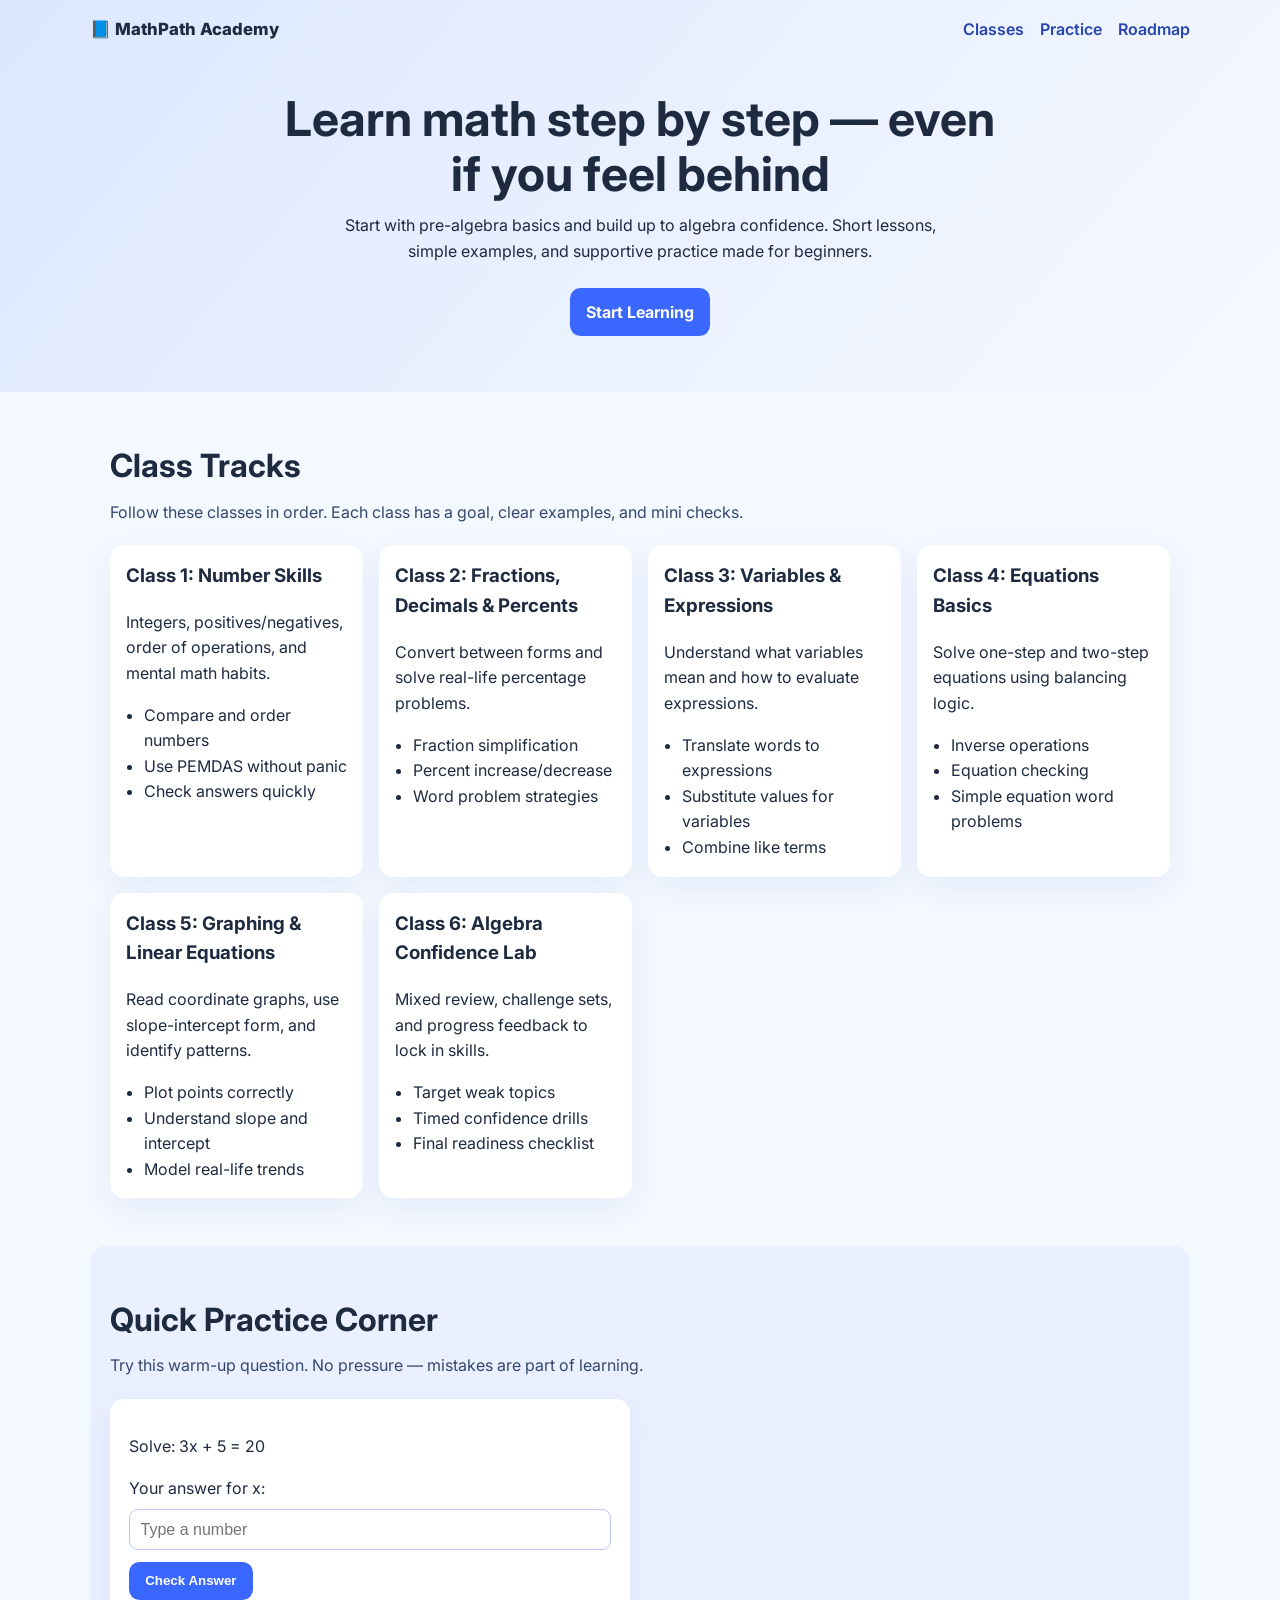
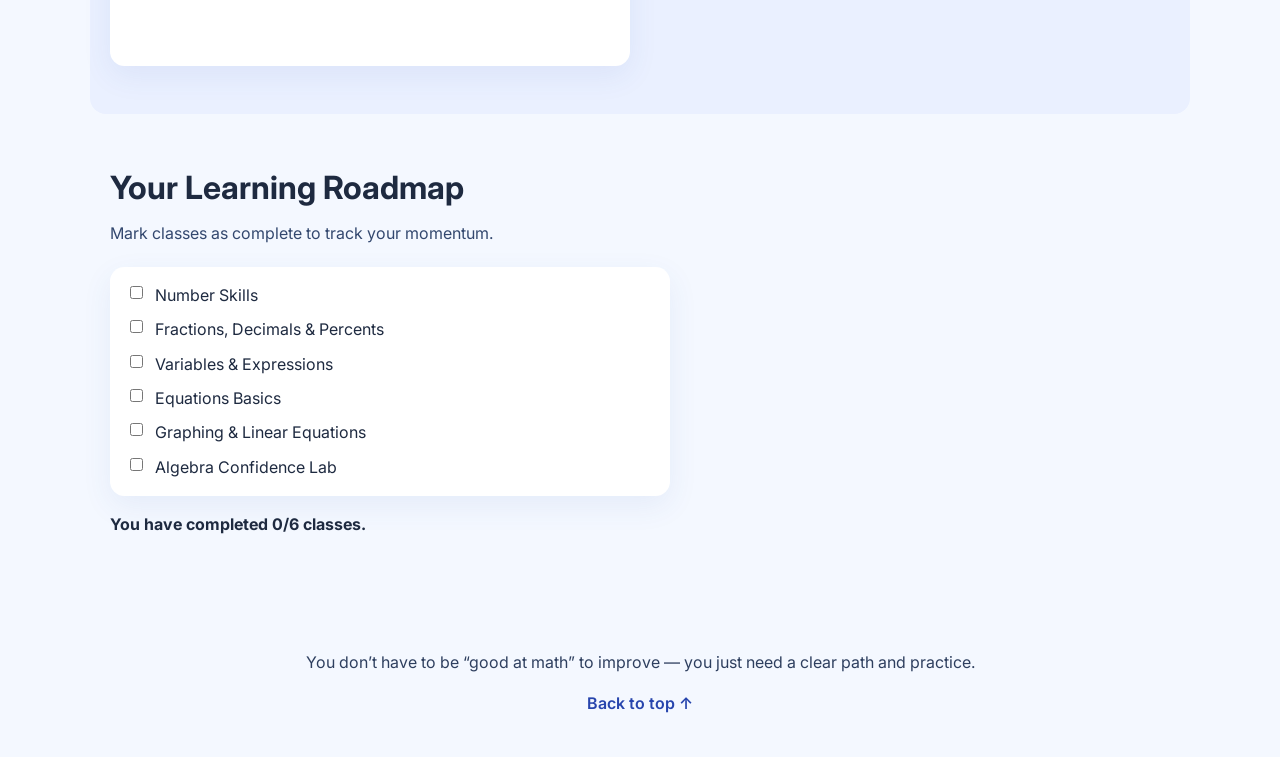
==== commit 556b1e24: "Merge branch 'main' into codex/create-math-learning-website-dy6o91" ====
--- a/index.html
+++ b/index.html
@@ -3,7 +3,7 @@
   <head>
     <meta charset="UTF-8" />
     <meta name="viewport" content="width=device-width, initial-scale=1.0" />
-    <title>MathPath Academy | Learn Pre-Algebra to Algebra</title>
+    <title>MathPath Academy | Pre-Algebra to Algebra</title>
     <link rel="preconnect" href="https://fonts.googleapis.com" />
     <link rel="preconnect" href="https://fonts.gstatic.com" crossorigin />
     <link
@@ -24,95 +24,139 @@
       </nav>
 
       <div class="hero-content">
-        <h1>Welcome to your math learning platform</h1>
+        <h1>Learn math step by step — even if you feel behind</h1>
         <p>
-          Click into class pages, read mini lessons, and solve problems step by
-          step — from pre-algebra to algebra.
+          Start with pre-algebra basics and build up to algebra confidence.
+          Short lessons, simple examples, and supportive practice made for
+          beginners.
         </p>
-        <a class="btn" href="lesson.html?class=0">Enter Class 1</a>
+        <a class="btn" href="#classes">Start Learning</a>
       </div>
     </header>
 
     <main>
       <section class="section" id="classes">
-        <h2>Choose a Class</h2>
+        <h2>Class Tracks</h2>
         <p class="section-subtitle">
-          Every class opens its own lesson page with examples and a class quiz.
+          Follow these classes in order. Each class has a goal, clear examples,
+          and mini checks.
         </p>
-
         <div class="card-grid">
           <article class="card">
             <h3>Class 1: Number Skills</h3>
-            <p>Integers, negatives, positives, and order of operations.</p>
-            <a class="btn" href="lesson.html?class=0">Open Class 1</a>
+            <p>
+              Integers, positives/negatives, order of operations, and mental
+              math habits.
+            </p>
+            <ul>
+              <li>Compare and order numbers</li>
+              <li>Use PEMDAS without panic</li>
+              <li>Check answers quickly</li>
+            </ul>
           </article>
 
           <article class="card">
             <h3>Class 2: Fractions, Decimals & Percents</h3>
-            <p>Convert forms and solve percent problems with confidence.</p>
-            <a class="btn" href="lesson.html?class=1">Open Class 2</a>
+            <p>Convert between forms and solve real-life percentage problems.</p>
+            <ul>
+              <li>Fraction simplification</li>
+              <li>Percent increase/decrease</li>
+              <li>Word problem strategies</li>
+            </ul>
           </article>
 
           <article class="card">
             <h3>Class 3: Variables & Expressions</h3>
-            <p>Translate words to math and evaluate expressions correctly.</p>
-            <a class="btn" href="lesson.html?class=2">Open Class 3</a>
+            <p>
+              Understand what variables mean and how to evaluate expressions.
+            </p>
+            <ul>
+              <li>Translate words to expressions</li>
+              <li>Substitute values for variables</li>
+              <li>Combine like terms</li>
+            </ul>
           </article>
 
           <article class="card">
             <h3>Class 4: Equations Basics</h3>
             <p>Solve one-step and two-step equations using balancing logic.</p>
-            <a class="btn" href="lesson.html?class=3">Open Class 4</a>
+            <ul>
+              <li>Inverse operations</li>
+              <li>Equation checking</li>
+              <li>Simple equation word problems</li>
+            </ul>
           </article>
 
           <article class="card">
             <h3>Class 5: Graphing & Linear Equations</h3>
-            <p>Plot points, read slopes, and use linear equations.</p>
-            <a class="btn" href="lesson.html?class=4">Open Class 5</a>
+            <p>
+              Read coordinate graphs, use slope-intercept form, and identify
+              patterns.
+            </p>
+            <ul>
+              <li>Plot points correctly</li>
+              <li>Understand slope and intercept</li>
+              <li>Model real-life trends</li>
+            </ul>
           </article>
 
           <article class="card">
             <h3>Class 6: Algebra Confidence Lab</h3>
-            <p>Mixed review, challenge drills, and final readiness practice.</p>
-            <a class="btn" href="lesson.html?class=5">Open Class 6</a>
+            <p>
+              Mixed review, challenge sets, and progress feedback to lock in
+              skills.
+            </p>
+            <ul>
+              <li>Target weak topics</li>
+              <li>Timed confidence drills</li>
+              <li>Final readiness checklist</li>
+            </ul>
           </article>
         </div>
       </section>
 
       <section class="section muted" id="practice">
-        <h2>Practice Zone</h2>
+        <h2>Quick Practice Corner</h2>
         <p class="section-subtitle">
-          Do quick warm-up questions on the home page too.
+          Try this warm-up question. No pressure — mistakes are part of learning.
         </p>
 
         <div class="practice-box">
           <p id="question">Solve: 3x + 5 = 20</p>
-          <label for="answer">Your answer:</label>
+          <label for="answer">Your answer for x:</label>
           <input id="answer" type="number" placeholder="Type a number" />
-
-          <div class="viewer-actions">
-            <button class="btn" id="check-btn">Check</button>
-            <button class="btn secondary" id="next-question-btn">Next</button>
-          </div>
-
+          <button class="btn" id="check-btn">Check Answer</button>
           <p id="feedback" aria-live="polite"></p>
-          <p id="score">Score: 0 correct out of 0 attempts.</p>
         </div>
       </section>
 
       <section class="section" id="roadmap">
-        <h2>Your Roadmap</h2>
+        <h2>Your Learning Roadmap</h2>
         <p class="section-subtitle">
-          Mark classes complete as you finish each lesson page.
+          Mark classes as complete to track your momentum.
         </p>
 
         <div class="roadmap">
-          <label><input type="checkbox" class="progress" /> Class 1: Number Skills</label>
-          <label><input type="checkbox" class="progress" /> Class 2: Fractions/Decimals/Percents</label>
-          <label><input type="checkbox" class="progress" /> Class 3: Variables & Expressions</label>
-          <label><input type="checkbox" class="progress" /> Class 4: Equations Basics</label>
-          <label><input type="checkbox" class="progress" /> Class 5: Graphing & Linear Equations</label>
-          <label><input type="checkbox" class="progress" /> Class 6: Algebra Confidence Lab</label>
+          <label><input type="checkbox" class="progress" /> Number Skills</label>
+          <label
+            ><input type="checkbox" class="progress" /> Fractions, Decimals &
+            Percents</label
+          >
+          <label
+            ><input type="checkbox" class="progress" /> Variables &
+            Expressions</label
+          >
+          <label
+            ><input type="checkbox" class="progress" /> Equations Basics</label
+          >
+          <label
+            ><input type="checkbox" class="progress" /> Graphing & Linear
+            Equations</label
+          >
+          <label
+            ><input type="checkbox" class="progress" /> Algebra Confidence
+            Lab</label
+          >
         </div>
 
         <p id="progress-text">You have completed 0/6 classes.</p>
@@ -120,7 +164,10 @@
     </main>
 
     <footer>
-      <p>Keep going. Consistency beats perfection in math.</p>
+      <p>
+        You don’t have to be “good at math” to improve — you just need a clear
+        path and practice.
+      </p>
       <a href="#top">Back to top ↑</a>
     </footer>
 
--- a/styles.css
+++ b/styles.css
@@ -7,7 +7,6 @@
   --muted: #eaf0ff;
   --good: #168f4a;
   --bad: #b32727;
-  --soft-border: #c7d5ff;
 }
 
 * {
@@ -43,7 +42,6 @@
 
 .nav-links {
   display: flex;
-  flex-wrap: wrap;
   gap: 1rem;
 }
 
@@ -58,10 +56,6 @@
   max-width: 720px;
   margin: 3rem auto 0;
   text-align: center;
-}
-
-.hero-content.left {
-  text-align: left;
 }
 
 .hero h1 {
@@ -89,20 +83,6 @@
 
 .btn:hover {
   background: var(--accent-dark);
-}
-
-.secondary {
-  background: #e2e9ff;
-  color: #22396f;
-}
-
-.secondary:hover {
-  background: #d3deff;
-}
-
-.disabled-link {
-  pointer-events: none;
-  opacity: 0.55;
 }
 
 .section {
@@ -138,58 +118,23 @@
   border-radius: 0.9rem;
   padding: 1rem;
   box-shadow: 0 10px 30px rgba(50, 83, 182, 0.08);
-  display: flex;
-  flex-direction: column;
-  gap: 0.7rem;
 }
 
 .card h3 {
-  margin: 0;
+  margin-top: 0;
 }
 
-.lesson-kicker {
-  margin: 0;
-  font-size: 0.9rem;
-  color: #3b548c;
-  font-weight: 700;
+.card ul {
+  margin: 0.6rem 0 0;
+  padding-left: 1.1rem;
 }
 
-.lesson-viewer-box,
-.practice-box,
-.roadmap {
+.practice-box {
   background: var(--card);
   border-radius: 0.9rem;
   padding: 1.2rem;
+  max-width: 520px;
   box-shadow: 0 10px 30px rgba(50, 83, 182, 0.08);
-}
-
-.lesson-viewer-box {
-  max-width: 760px;
-  border: 1px solid var(--soft-border);
-}
-
-.lesson-block {
-  background: #f5f8ff;
-  border: 1px solid #d8e1ff;
-  border-radius: 0.75rem;
-  padding: 0.85rem;
-  margin-top: 0.85rem;
-}
-
-.lesson-block h3,
-.lesson-block h4 {
-  margin: 0 0 0.35rem;
-}
-
-.viewer-actions {
-  display: flex;
-  gap: 0.6rem;
-  flex-wrap: wrap;
-  margin-top: 1rem;
-}
-
-.practice-box {
-  max-width: 560px;
 }
 
 .practice-box input {
@@ -201,31 +146,28 @@
   font-size: 1rem;
 }
 
-#feedback,
-#quiz-feedback {
+#feedback {
   min-height: 1.25rem;
-  margin: 0.9rem 0 0.2rem;
+  margin-top: 0.7rem;
   font-weight: 700;
 }
 
-.good {
+#feedback.good {
   color: var(--good);
 }
 
-.bad {
+#feedback.bad {
   color: var(--bad);
-}
-
-#score {
-  margin: 0;
-  color: #233c74;
-  font-weight: 600;
 }
 
 .roadmap {
   display: grid;
   gap: 0.55rem;
+  background: var(--card);
+  padding: 1rem;
+  border-radius: 0.9rem;
   max-width: 560px;
+  box-shadow: 0 10px 30px rgba(50, 83, 182, 0.08);
 }
 
 .roadmap label {
